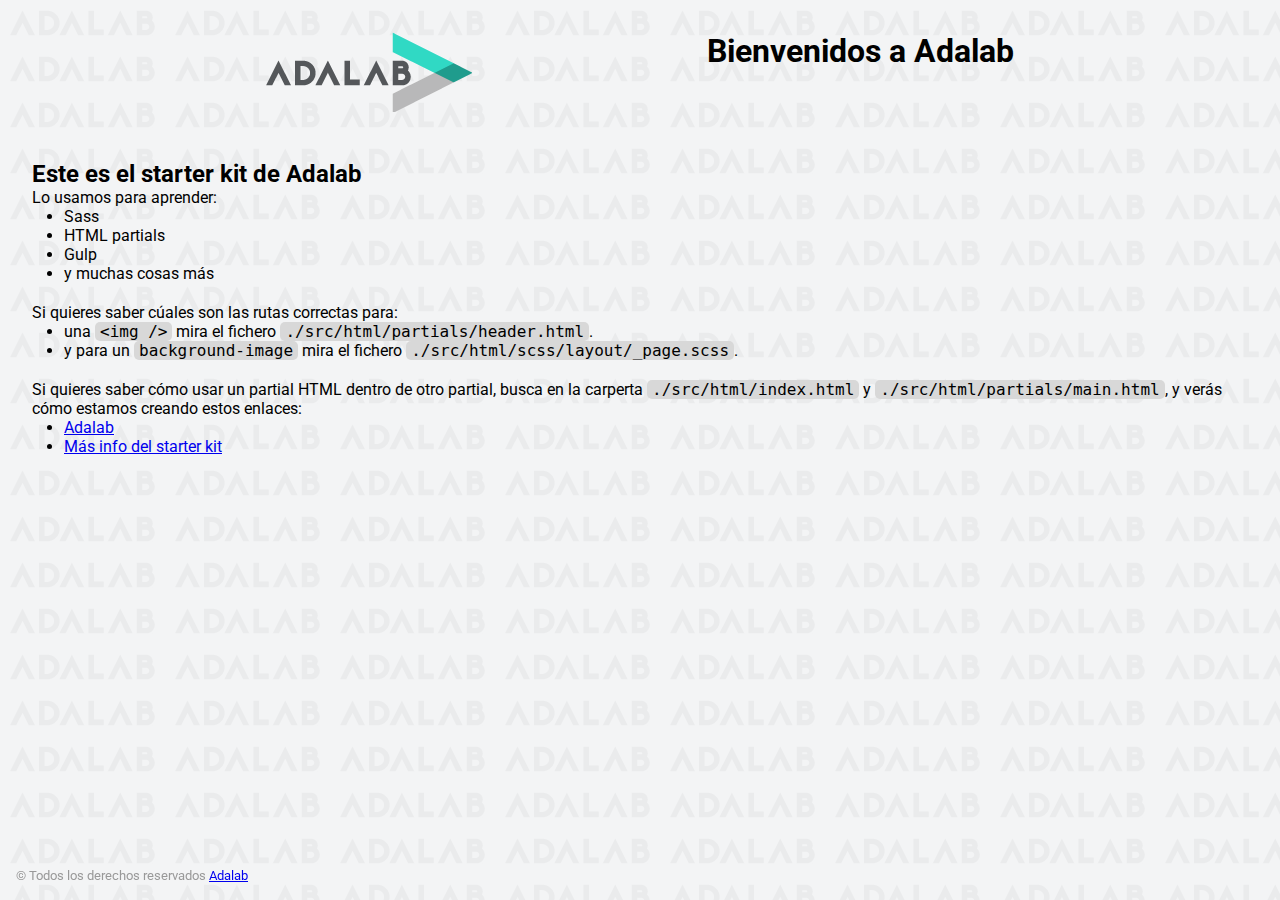
==== docs/index.html @ 96b8f828 "añadiendo npm" ====
<!DOCTYPE html>
<html lang="es">
  <head>
    <meta charset="UTF-8" />
    <meta name="viewport" content="width=device-width, initial-scale=1" />
    <title>Adalab Web Starter Kit</title>
    <link href="https://fonts.googleapis.com/css?family=Roboto&display=swap" rel="stylesheet" />
    
    <link rel="icon" href="./images/favicon.png" />
    <link rel="stylesheet" href="./assets/main-62015576.css">
  </head>

  <body>
    <div class="page">
      <header class="page__header">
  <img src="./images/logo-adalab.png" alt="Adalab">
  <h1>Bienvenidos a Adalab</h1>
</header>

      <main class="page__main">
  <h2>Este es el starter kit de Adalab</h2>
  <p>Lo usamos para aprender:</p>
  <ul class="main__list">
    <li>Sass</li>
    <li>HTML partials</li>
    <li>Gulp</li>
    <li>y muchas cosas más</li>
  </ul>
  <p>Si quieres saber cúales son las rutas correctas para:</p>
  <ul class="main__list">
    <li>
      una <code class="code">&lt;img /&gt;</code> mira el fichero
      <code class="code">./src/html/partials/header.html</code>.
    </li>
    <li>
      y para un <code class="code">background-image</code> mira el fichero
      <code class="code">./src/html/scss/layout/_page.scss</code>.
    </li>
  </ul>
  <p>
    Si quieres saber cómo usar un partial HTML dentro de otro partial, busca en la carperta
    <code class="code">./src/html/index.html</code> y
    <code class="code">./src/html/partials/main.html</code>, y verás cómo estamos creando estos
    enlaces:
  </p>
  <ul class="main__list">
    <li>
      <a class="link__adalab" href="https://adalab.es">Adalab</a>

    </li>
    <li>
      <a class="{=$aClass}" href="./more-info.html">Más info del starter kit</a>

    </li>
  </ul>
</main>

      <footer class="page__footer">
  <small>
    &copy; Todos los derechos reservados
    <a class="link__adalab" href="https://adalab.es">Adalab</a>

  </small>
</footer>

    </div>
    <script src="./js/main.js"></script>
  </body>
</html>
---- docs/assets/main-62015576.css ----
*{box-sizing:border-box;margin:0;padding:0}.code{font-size:16px;background:#d8d8d8;padding:0 5px;border-radius:5px}.link__adalab:hover{background-color:#099d8d;color:#fff}.link__github:hover{background-color:#ccc;color:#000}body{padding:2rem;height:100vh;background-image:url(../images/bg-adalab.png);background-color:#f3f4f5;font-family:Roboto,sans-serif}.page__header{display:flex;justify-content:space-evenly;margin-bottom:3rem}.page__footer{position:fixed;left:0;bottom:0;width:100vw;padding:1rem;color:#999}.main__list{padding-left:2rem;padding-bottom:20px}
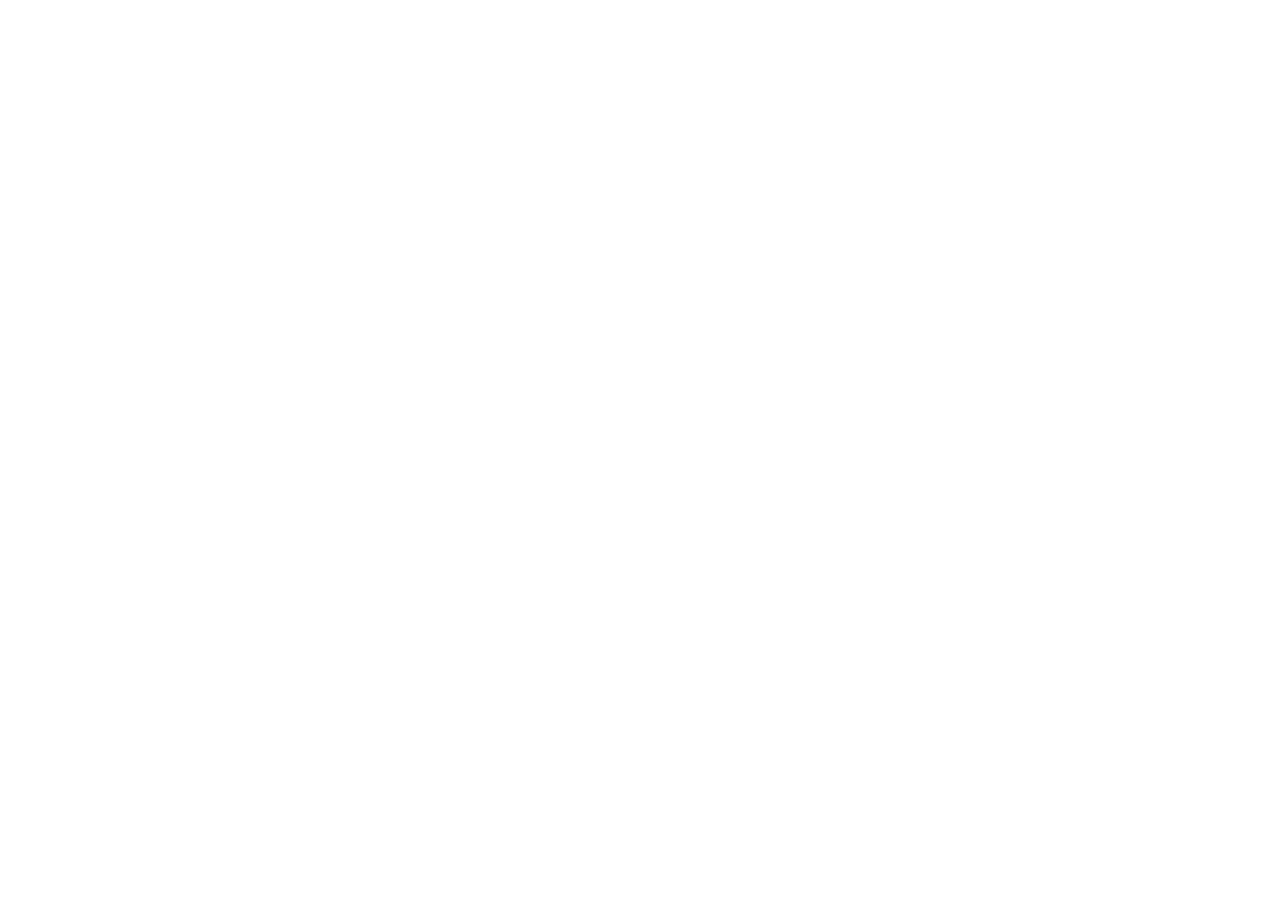
==== commit 0d5dfb7f: "Deployed new version of the page to production" ====
--- a/docs/index.html
+++ b/docs/index.html
@@ -1,69 +1,14 @@
 <!DOCTYPE html>
 <html lang="es">
-  <head>
+
+<head>
     <meta charset="UTF-8" />
     <meta name="viewport" content="width=device-width, initial-scale=1" />
-    <title>Adalab Web Starter Kit</title>
-    <link href="https://fonts.googleapis.com/css?family=Roboto&display=swap" rel="stylesheet" />
-    
-    <link rel="icon" href="./images/favicon.png" />
-    <link rel="stylesheet" href="./assets/main-62015576.css">
-  </head>
+    <title>Document</title>
+</head>
 
-  <body>
-    <div class="page">
-      <header class="page__header">
-  <img src="./images/logo-adalab.png" alt="Adalab">
-  <h1>Bienvenidos a Adalab</h1>
-</header>
+<body>
 
-      <main class="page__main">
-  <h2>Este es el starter kit de Adalab</h2>
-  <p>Lo usamos para aprender:</p>
-  <ul class="main__list">
-    <li>Sass</li>
-    <li>HTML partials</li>
-    <li>Gulp</li>
-    <li>y muchas cosas más</li>
-  </ul>
-  <p>Si quieres saber cúales son las rutas correctas para:</p>
-  <ul class="main__list">
-    <li>
-      una <code class="code">&lt;img /&gt;</code> mira el fichero
-      <code class="code">./src/html/partials/header.html</code>.
-    </li>
-    <li>
-      y para un <code class="code">background-image</code> mira el fichero
-      <code class="code">./src/html/scss/layout/_page.scss</code>.
-    </li>
-  </ul>
-  <p>
-    Si quieres saber cómo usar un partial HTML dentro de otro partial, busca en la carperta
-    <code class="code">./src/html/index.html</code> y
-    <code class="code">./src/html/partials/main.html</code>, y verás cómo estamos creando estos
-    enlaces:
-  </p>
-  <ul class="main__list">
-    <li>
-      <a class="link__adalab" href="https://adalab.es">Adalab</a>
+</body>
 
-    </li>
-    <li>
-      <a class="{=$aClass}" href="./more-info.html">Más info del starter kit</a>
-
-    </li>
-  </ul>
-</main>
-
-      <footer class="page__footer">
-  <small>
-    &copy; Todos los derechos reservados
-    <a class="link__adalab" href="https://adalab.es">Adalab</a>
-
-  </small>
-</footer>
-
-    </div>
-    <script src="./js/main.js"></script>
-  </body>
-</html>
+</html>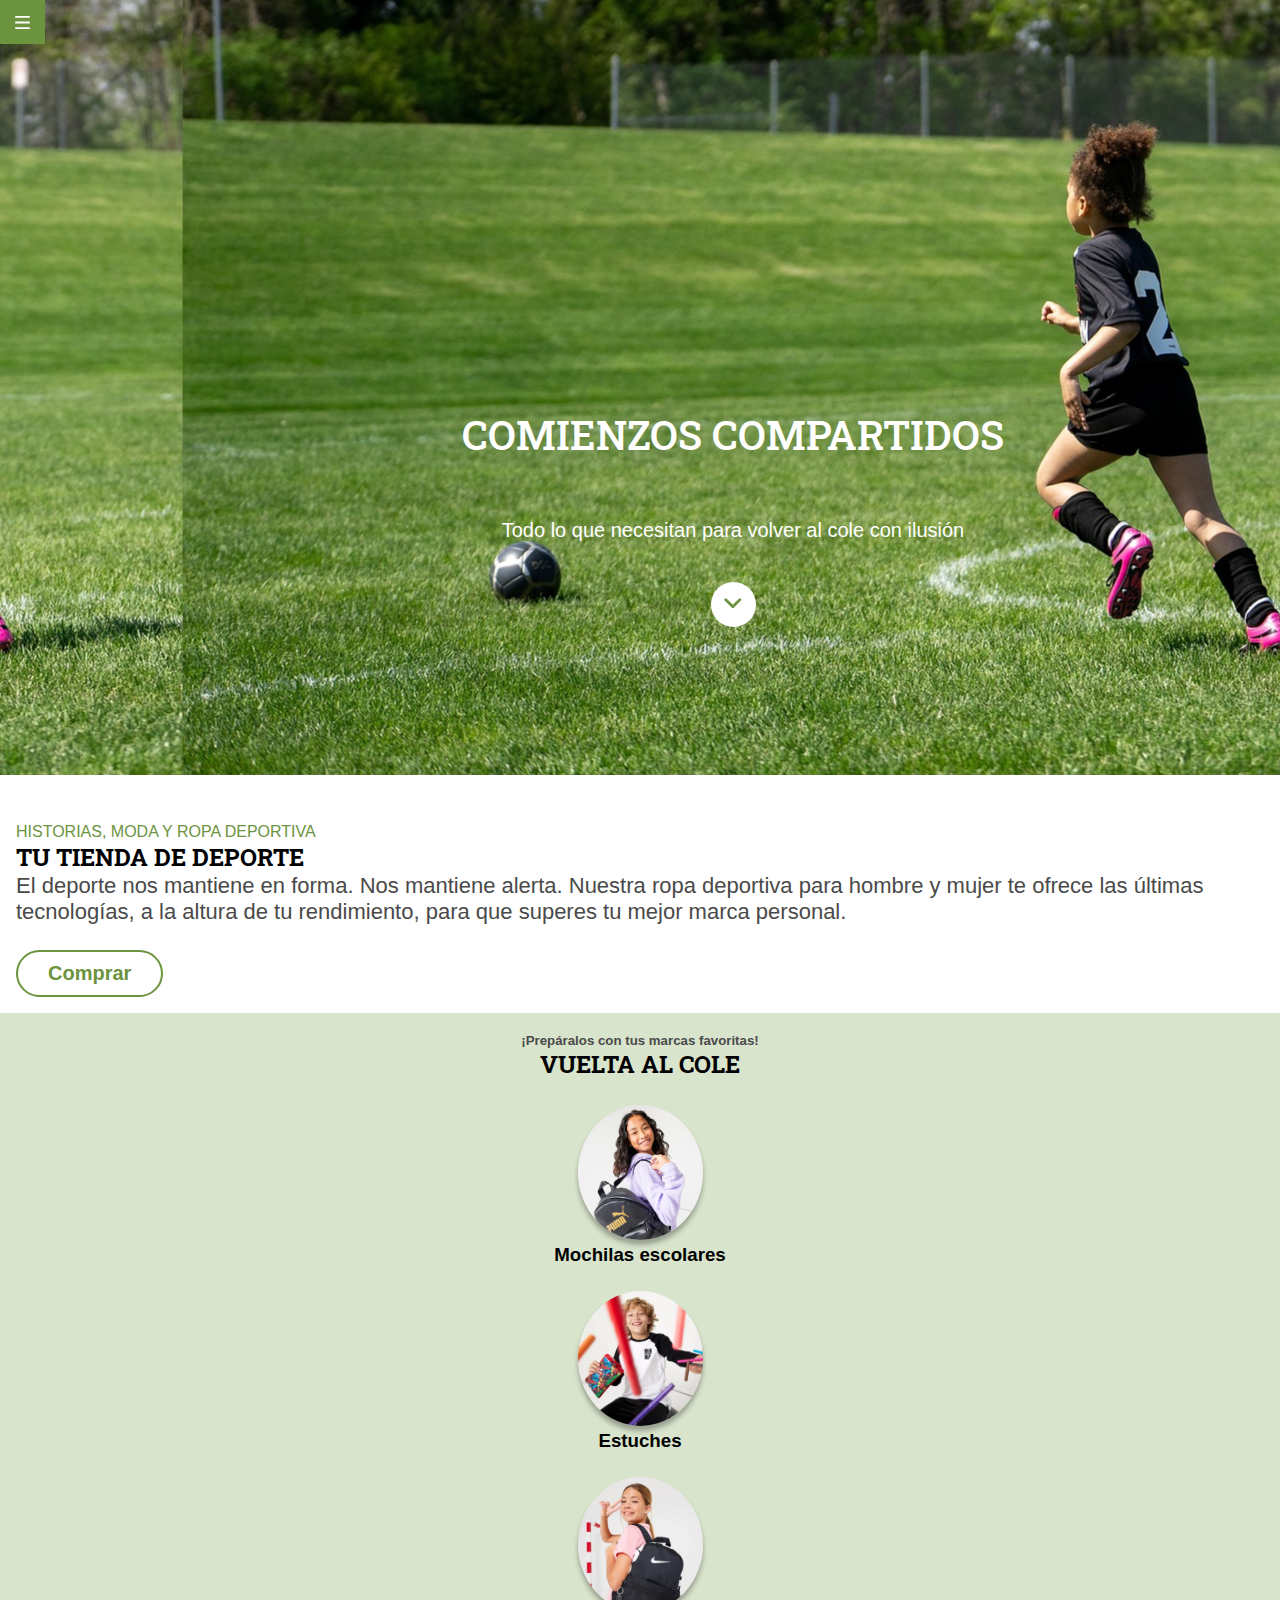
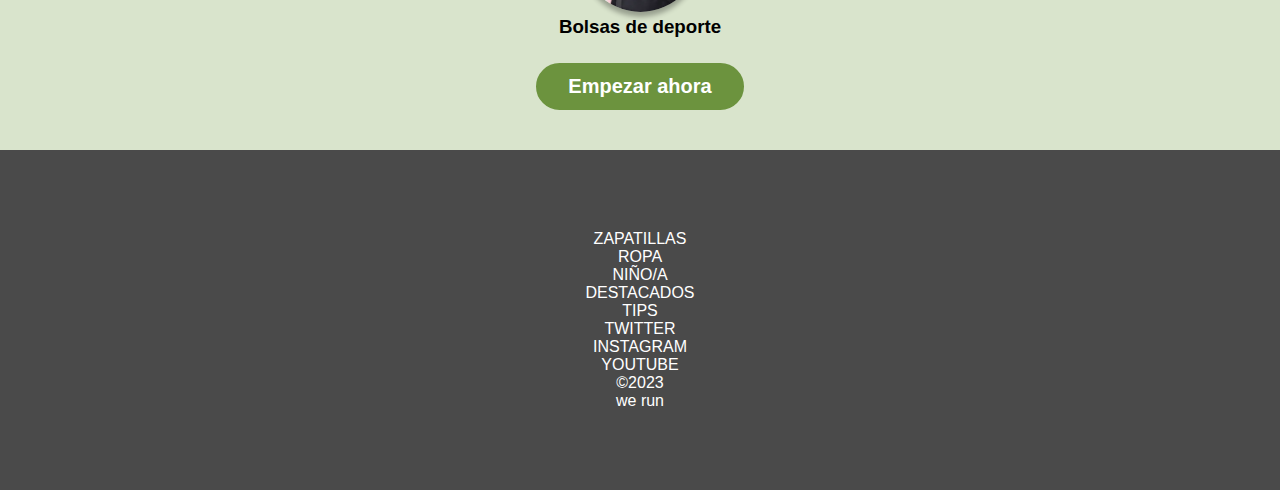
==== commit 8d077d87: "Deployed new version of the page to production" ====
--- a/docs/index.html
+++ b/docs/index.html
@@ -4,11 +4,81 @@
 <head>
     <meta charset="UTF-8" />
     <meta name="viewport" content="width=device-width, initial-scale=1" />
-    <title>Document</title>
+    <title>Evaluación Final</title>
+    <link rel="preconnect" href="https://fonts.googleapis.com">
+    <link rel="preconnect" href="https://fonts.gstatic.com" crossorigin>
+    <link href="https://fonts.googleapis.com/css2?family=Roboto+Slab:wght@100..900&display=swap" rel="stylesheet">
+    <link rel="preconnect" href="https://fonts.googleapis.com">
+    <link rel="preconnect" href="https://fonts.gstatic.com" crossorigin>
+    <link href="https://fonts.googleapis.com/css2?family=Roboto+Serif:ital,opsz,wght@0,8..144,100..900;1,8..144,100..900&display=swap" rel="stylesheet">
+    
+  <link rel="stylesheet" href="./assets/index-4776f524.css">
 </head>
 
 <body>
-
+    <header class="header">
+    <div class="menu">
+        <a href="https://adalab.es/">
+        <img src="./images/ico-menu.svg" alt="menu hamburguesa falso" class="menu__icon">
+        </a>
+    </div>
+</header>
+    <div class="header__container">
+    <h1 class="header__title">COMIENZOS COMPARTIDOS</h1>
+    <p class="header__text">Todo lo que necesitan para volver al cole con ilusión</p>
+    <div class="arrow__down">
+        <a href="#main">
+            <img src="./images/ico-scroll-down.svg" alt="flecha hacia abajo">
+        </a>
+    </div>
+</div>
+    <main id="main">
+    <section class="first__main"><h4 class="first__green">HISTORIAS, MODA Y ROPA DEPORTIVA</h4>
+    <h2 class="first__black">TU TIENDA DE DEPORTE</h2>
+    <p class="first__grey">El deporte nos mantiene en forma. Nos mantiene alerta. Nuestra ropa deportiva para hombre y mujer te ofrece las últimas tecnologías, a la altura de tu rendimiento, para que superes tu mejor marca personal.</p>
+    
+    <a href="#" class="button__empty">Comprar</a>
+</section>
+
+<section class="second__main">
+    <h5 class="second__grey">¡Prepáralos con tus marcas favoritas!</h5>
+    <h2 class="second__black">VUELTA AL COLE</h2>
+
+    <div class="second__image"><img src="./images/lpbts-mod05-img01-desk.png">
+    <h3>Mochilas escolares</h3></div>
+    <div class="second__image"><img src="./images/lpbts-mod05-img04-mob.png">
+        <h3>Estuches</h3></div>
+    <div class="second__image"><img src="./images/lpbts-mod05-img03-mob.png">
+        <h3>Bolsas de deporte</h3></div>
+        <a href="#" class="button__full">Empezar ahora</a>
+</section>
+</main>
+    <footer class="footer">
+    <div class="first">
+        <ul class="first__li">
+            <li><a href="https://adalab.es/">ZAPATILLAS</a></li>
+            <li><a href="https://adalab.es/">ROPA</a></li>
+            <li><a href="https://adalab.es/">NIÑO/A</a></li>
+            <li><a href="https://adalab.es/">DESTACADOS</a></li>
+            <li><a href="https://adalab.es/">TIPS</a></li>
+        </ul>
+    </div>
+
+    <div class="second">
+        <ul class="second__li">
+            <li><a href="https://adalab.es/">TWITTER</a></li>
+            <li><a href="https://adalab.es/">INSTAGRAM</a></li>
+            <li><a href="https://adalab.es/">YOUTUBE</a></li>
+        </ul>
+    </div>
+
+    <div class="third">
+        <ul class="third__li">
+            <li>&copy;2023</li>
+            <li>we run</li>
+        </ul>
+    </div>
+</footer>
 </body>
 
 </html>--- a/docs/assets/index-4776f524.css
+++ b/docs/assets/index-4776f524.css
@@ -0,0 +1 @@
+*{box-sizing:border-box;margin:0;padding:0}a{text-decoration:none;color:#fff}.header__container{text-align:center;color:#fff;padding-top:440px;display:inline-block;justify-content:center;background-image:url(../images/cover.jpeg);background-position:85%;width:120%;height:90vh;z-index:0;margin-top:-35px;margin-left:-35px}.header__title{font-family:Roboto Slab,sans-serif;font-size:40px;text-transform:uppercase;line-height:60px;font-weight:550}.header__text{font-size:20px;line-height:30px;padding:20px;margin:30px}.arrow__down{background-color:#fff;width:45px;height:45px;border-radius:50%;margin-top:-15px;display:inline-flex;justify-content:center;align-items:center}.arrow__down__down img{width:30px;height:30px}body{font-family:Roboto,sans-serif;z-index:0}.first__main{padding:1rem;margin-top:2rem}.first__green{color:#6c933e;font-weight:50}.first__black{font-family:Roboto Slab,sans-serif}.first__grey{font-size:22px;color:#4a4a4a}.button__empty{display:inline-block;align-items:center;margin-top:25px;padding:10px 30px;border:2px solid rgb(108,147,62);color:#6c933e;text-decoration:none;border-radius:45px;font-size:20px;font-weight:700}.second__main{padding-top:20px;background-color:#d9e4cc;text-align:center}.second__grey{color:#4a4a4a;font-weight:700}.second__black{font-family:Roboto Slab,sans-serif}.second__image img{width:125px;height:135px;margin-top:25px;border-radius:50%;object-fit:cover;box-shadow:0 5px 5px #0000004d}.button__full{display:inline-block;align-items:center;margin-top:25px;margin-bottom:40px;padding:10px 30px;border:2px solid rgb(108,147,62);color:#fff;background-color:#6c933e;text-decoration:none;border-radius:45px;font-size:20px;font-weight:700}.header{position:fixed}.menu{z-index:10;top:0;left:0;padding:15px 15px 10px;background-color:#6c933e}.menu__icon{width:15px;height:15px}.footer{background-color:#4a4a4a;color:#fff;text-align:center;padding:80px 0;bottom:0;width:100%}.first{text-decoration:none}.first__li{list-style:none}.second{text-decoration:none}.second__li{list-style:none}.third{text-decoration:none}.third__li{list-style:none}
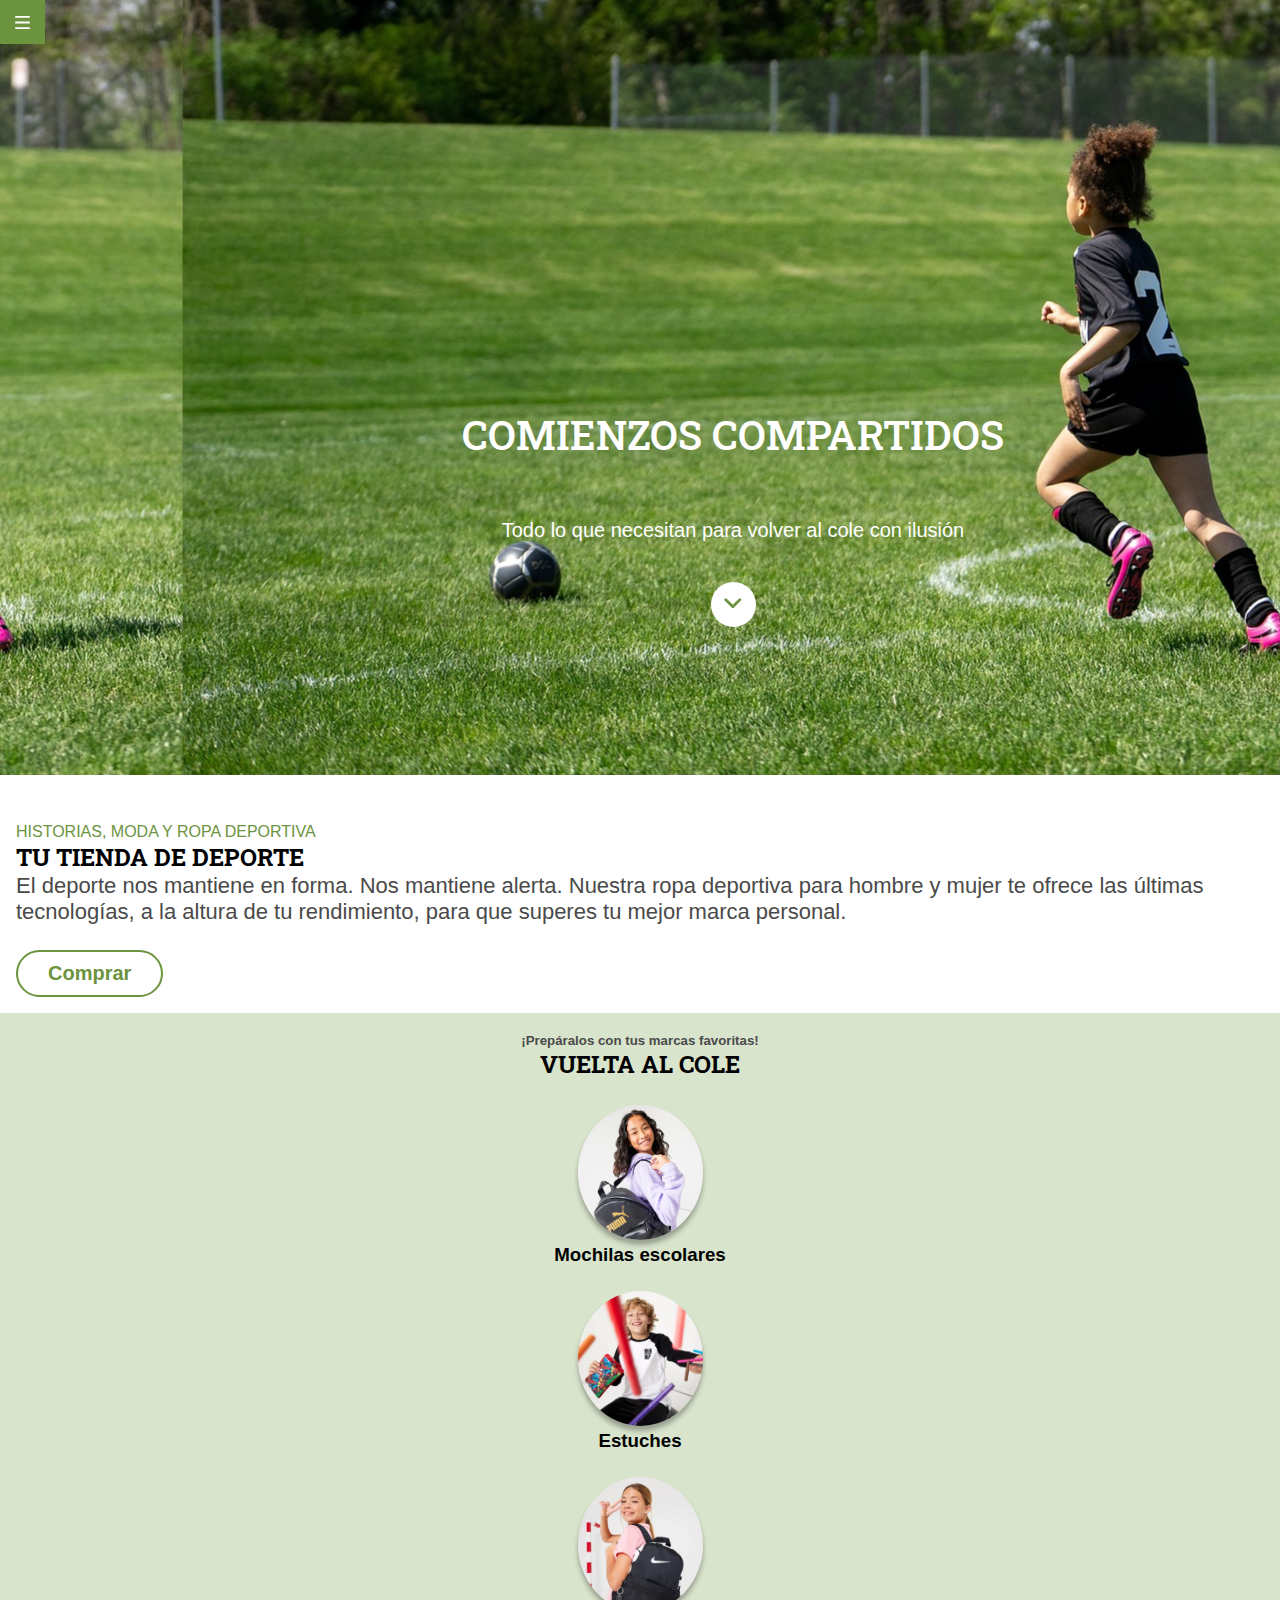
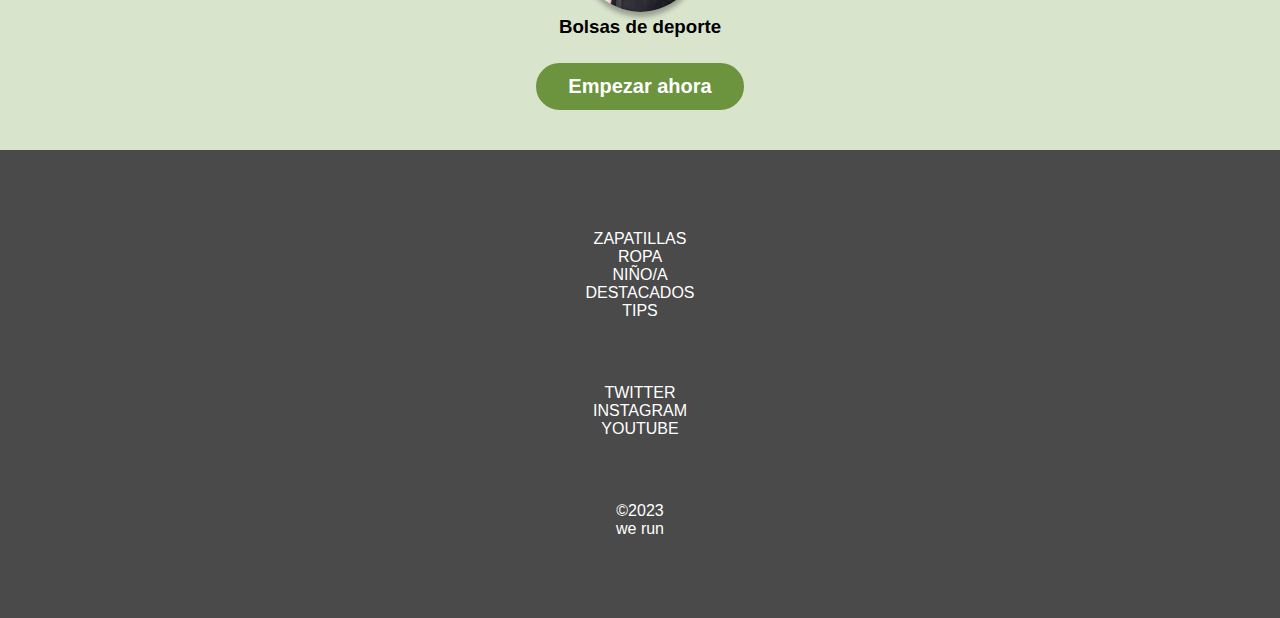
==== commit 3ea4535a: "Deployed new version of the page to production" ====
--- a/docs/index.html
+++ b/docs/index.html
@@ -12,7 +12,7 @@
     <link rel="preconnect" href="https://fonts.gstatic.com" crossorigin>
     <link href="https://fonts.googleapis.com/css2?family=Roboto+Serif:ital,opsz,wght@0,8..144,100..900;1,8..144,100..900&display=swap" rel="stylesheet">
     
-  <link rel="stylesheet" href="./assets/index-4776f524.css">
+  <link rel="stylesheet" href="./assets/index-fa900b52.css">
 </head>
 
 <body>
--- a/docs/assets/index-fa900b52.css
+++ b/docs/assets/index-fa900b52.css
@@ -0,0 +1 @@
+*{box-sizing:border-box;margin:0;padding:0}a{text-decoration:none;color:#fff}.header__container{text-align:center;color:#fff;padding-top:440px;display:inline-block;justify-content:center;background-image:url(../images/cover.jpeg);background-position:85%;width:120%;height:90vh;z-index:0;margin-top:-35px;margin-left:-35px}.header__title{font-family:Roboto Slab,sans-serif;font-size:40px;text-transform:uppercase;line-height:60px;font-weight:550}.header__text{font-size:20px;line-height:30px;padding:20px;margin:30px}.arrow__down{background-color:#fff;width:45px;height:45px;border-radius:50%;margin-top:-15px;display:inline-flex;justify-content:center;align-items:center}.arrow__down__down img{width:30px;height:30px}body{font-family:Roboto,sans-serif;z-index:0}.first__main{padding:1rem;margin-top:2rem}.first__green{color:#6c933e;font-weight:50}.first__black{font-family:Roboto Slab,sans-serif}.first__grey{font-size:22px;color:#4a4a4a}.button__empty{display:inline-block;align-items:center;margin-top:25px;padding:10px 30px;border:2px solid rgb(108,147,62);color:#6c933e;text-decoration:none;border-radius:45px;font-size:20px;font-weight:700}.second__main{padding-top:20px;background-color:#d9e4cc;text-align:center}.second__grey{color:#4a4a4a;font-weight:700}.second__black{font-family:Roboto Slab,sans-serif}.second__image img{width:125px;height:135px;margin-top:25px;border-radius:50%;object-fit:cover;box-shadow:0 5px 5px #0000004d}.button__full{display:inline-block;align-items:center;margin-top:25px;margin-bottom:40px;padding:10px 30px;border:2px solid rgb(108,147,62);color:#fff;background-color:#6c933e;text-decoration:none;border-radius:45px;font-size:20px;font-weight:700}.header{position:fixed}.menu{z-index:10;top:0;left:0;padding:15px 15px 10px;background-color:#6c933e}.menu__icon{width:15px;height:15px}.footer{background-color:#4a4a4a;color:#fff;text-align:center;padding:80px 0;bottom:0;width:100%}.first{text-decoration:none}.first__li{list-style:none}.second{text-decoration:none}.second__li{list-style:none;margin:5%}.third{text-decoration:none}.third__li{list-style:none}
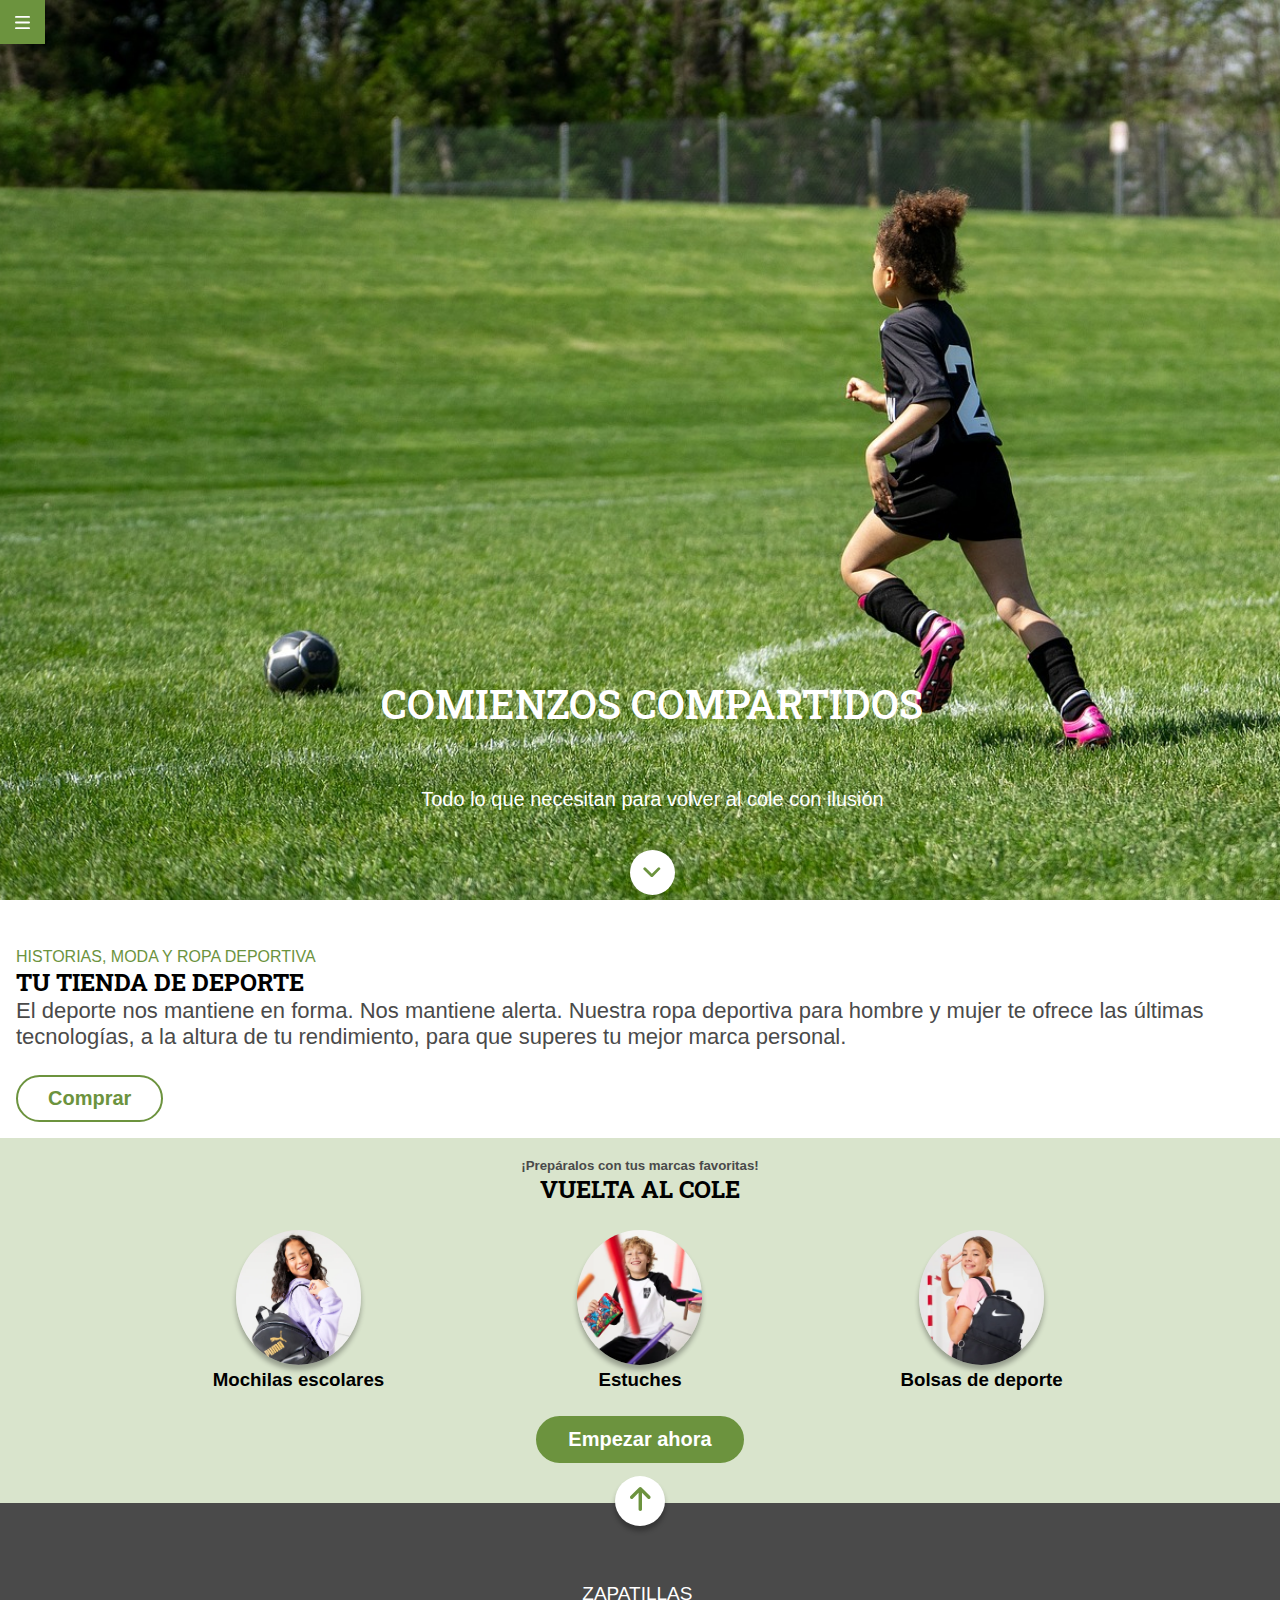
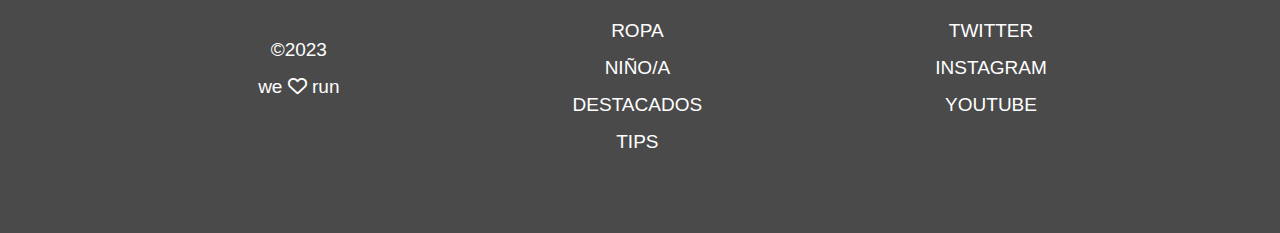
==== commit 0a4a2c95: "Deployed new version of the page to production" ====
--- a/docs/index.html
+++ b/docs/index.html
@@ -5,6 +5,10 @@
     <meta charset="UTF-8" />
     <meta name="viewport" content="width=device-width, initial-scale=1" />
     <title>Evaluación Final</title>
+    <link
+      rel="stylesheet"
+      href="https://cdnjs.cloudflare.com/ajax/libs/font-awesome/6.0.0-beta3/css/all.min.css"
+    />
     <link rel="preconnect" href="https://fonts.googleapis.com">
     <link rel="preconnect" href="https://fonts.gstatic.com" crossorigin>
     <link href="https://fonts.googleapis.com/css2?family=Roboto+Slab:wght@100..900&display=swap" rel="stylesheet">
@@ -12,7 +16,7 @@
     <link rel="preconnect" href="https://fonts.gstatic.com" crossorigin>
     <link href="https://fonts.googleapis.com/css2?family=Roboto+Serif:ital,opsz,wght@0,8..144,100..900;1,8..144,100..900&display=swap" rel="stylesheet">
     
-  <link rel="stylesheet" href="./assets/index-fa900b52.css">
+  <link rel="stylesheet" href="./assets/index-bf6b43f5.css">
 </head>
 
 <body>
@@ -23,14 +27,15 @@
         </a>
     </div>
 </header>
-    <div class="header__container">
-    <h1 class="header__title">COMIENZOS COMPARTIDOS</h1>
+    <div class="header__container" id="hero">
+    <div class="text__hero"><h1 class="header__title">COMIENZOS COMPARTIDOS</h1>
     <p class="header__text">Todo lo que necesitan para volver al cole con ilusión</p>
     <div class="arrow__down">
-        <a href="#main">
+        <a href="#vuelta">
             <img src="./images/ico-scroll-down.svg" alt="flecha hacia abajo">
         </a>
     </div>
+</div>
 </div>
     <main id="main">
     <section class="first__main"><h4 class="first__green">HISTORIAS, MODA Y ROPA DEPORTIVA</h4>
@@ -40,18 +45,28 @@
     <a href="#" class="button__empty">Comprar</a>
 </section>
 
-<section class="second__main">
+<section class="second__main" id="vuelta">
     <h5 class="second__grey">¡Prepáralos con tus marcas favoritas!</h5>
     <h2 class="second__black">VUELTA AL COLE</h2>
-
+<div class="column__container">
     <div class="second__image"><img src="./images/lpbts-mod05-img01-desk.png">
     <h3>Mochilas escolares</h3></div>
     <div class="second__image"><img src="./images/lpbts-mod05-img04-mob.png">
         <h3>Estuches</h3></div>
     <div class="second__image"><img src="./images/lpbts-mod05-img03-mob.png">
         <h3>Bolsas de deporte</h3></div>
+
+    </div>
         <a href="#" class="button__full">Empezar ahora</a>
 </section>
+
+<div class="arrow__father">
+    <div class="arrow__up">
+        <a href="#hero">
+            <img src="./images/ico-arrow.svg" alt="flecha hacia arriba">
+        </a>
+    </div>
+</div>
 </main>
     <footer class="footer">
     <div class="first">
@@ -75,7 +90,7 @@
     <div class="third">
         <ul class="third__li">
             <li>&copy;2023</li>
-            <li>we run</li>
+            <li>we <i class="fa-regular fa-heart"></i> run</li>
         </ul>
     </div>
 </footer>
--- a/docs/assets/index-bf6b43f5.css
+++ b/docs/assets/index-bf6b43f5.css
@@ -0,0 +1 @@
+*{box-sizing:border-box;margin:0;padding:0}a{text-decoration:none;color:#fff}.header__container{text-align:center;color:#fff;width:100%;background-image:url(../images/cover.jpeg);background-size:cover;background-position:85%;height:100vh;z-index:0;padding-left:25px;display:flex;flex-direction:column;justify-content:flex-end;align-items:center;padding-bottom:5px}.header__title{font-family:Roboto Slab,sans-serif;font-size:40px;text-transform:uppercase;line-height:60px;font-weight:550}.header__text{font-size:20px;line-height:30px;padding:20px;margin:30px}.arrow__down{background-color:#fff;width:45px;height:45px;border-radius:50%;margin-top:-15px;display:inline-flex;justify-content:center;align-items:center}.arrow__down__down img{width:30px;height:30px}body{font-family:Roboto,sans-serif;z-index:0}.first__main{padding:1rem;margin-top:2rem}.first__green{color:#6c933e;font-weight:50}.first__black{font-family:Roboto Slab,sans-serif}.first__grey{font-size:22px;color:#4a4a4a}.button__empty{display:inline-block;align-items:center;margin-top:25px;padding:10px 30px;border:2px solid rgb(108,147,62);color:#6c933e;text-decoration:none;border-radius:45px;font-size:20px;font-weight:700}.second__main{padding-top:20px;background-color:#d9e4cc;display:grid;grid-template-columns:1fr;justify-items:center;text-align:center}.second__grey{color:#4a4a4a;font-weight:700}.second__black{font-family:Roboto Slab,sans-serif}.second__image img{width:125px;height:135px;margin-top:25px;border-radius:50%;object-fit:cover;box-shadow:0 5px 5px #0000004d}.button__full{display:inline-block;align-items:center;margin-top:25px;margin-bottom:40px;padding:10px 30px;border:2px solid rgb(108,147,62);color:#fff;background-color:#6c933e;text-decoration:none;border-radius:45px;font-size:20px;font-weight:700}.arrow__father{display:flex;flex-direction:column;justify-content:flex-end;align-items:center}.arrow__up{background-color:#fff;display:flex;align-items:center;justify-content:center;position:absolute;margin-bottom:-23px;z-index:15;width:50px;height:50px;border-radius:50%;box-shadow:0 5px 5px #0000004d}.arrow__up__up img{width:30px;height:30px}@media (min-width: 768px){.column__container{display:grid;grid-template-columns:repeat(3,1fr);gap:70px}}@media (min-width: 1200px){.column__container{display:grid;grid-template-columns:repeat(3,1fr);gap:170px}}.header{position:fixed}.menu{z-index:10;top:0;left:0;padding:15px 15px 10px;background-color:#6c933e}.menu__icon{width:15px;height:15px}.footer{background-color:#4a4a4a;color:#fff;text-align:center;padding:80px 0;bottom:0;width:100%}.first{text-decoration:none;font-size:19px}.first__li{list-style:none;display:flex;flex-direction:column;align-items:center;gap:15px}.second{text-decoration:none;font-size:19px}.second__li{list-style:none;margin:10%;display:flex;flex-direction:column;align-items:center;gap:15px}.third{text-decoration:none;font-size:19px}.third__li{list-style:none;display:flex;flex-direction:column;align-items:center;gap:15px}@media (min-width: 768px){.footer{display:flex;justify-content:space-evenly;align-items:center;padding-left:25px}.third{order:-1}}
